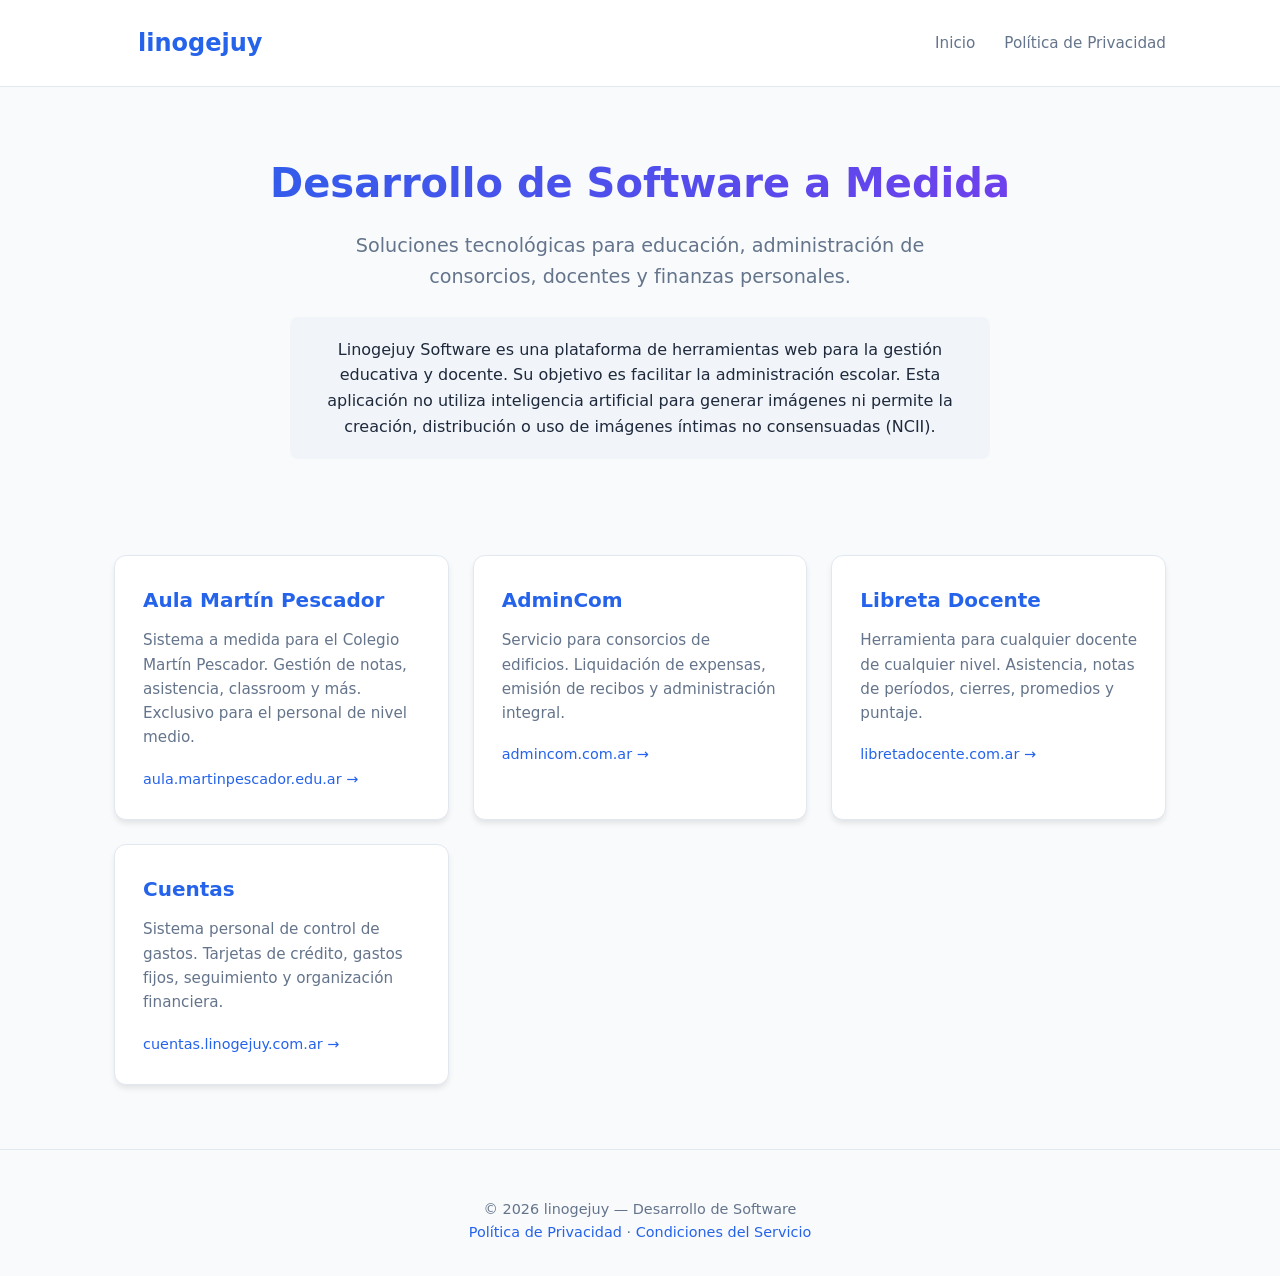
==== index.html @ 050d6e35 "Add static site for linogejuy.com.ar HTML/CSS at repo root for Cloudflare Pages (no build).  Co-auth" ====
<!DOCTYPE html>
<html lang="es">
<head>
  <meta charset="UTF-8">
  <meta name="viewport" content="width=device-width, initial-scale=1.0">
  <title>linogejuy — Desarrollo de Software</title>
  <link rel="stylesheet" href="styles.css">
</head>
<body>
  <header>
    <div class="container">
      <nav>
        <a href="/" class="logo">linogejuy</a>
        <div>
          <a href="/">Inicio</a>
          <a href="privacy.html">Política de Privacidad</a>
        </div>
      </nav>
    </div>
  </header>

  <main class="container">
    <section class="hero">
      <h1>Desarrollo de Software a Medida</h1>
      <p>Soluciones tecnológicas para educación, administración de consorcios, docentes y finanzas personales.</p>
      <p style="margin-top: 1.5rem; max-width: 700px; margin-left: auto; margin-right: auto; font-size: 1rem; color: var(--text); background: #f1f5f9; padding: 1.25rem; border-radius: 8px;">
        Linogejuy Software es una plataforma de herramientas web para la gestión educativa y docente. Su objetivo es facilitar la administración escolar. Esta aplicación no utiliza inteligencia artificial para generar imágenes ni permite la creación, distribución o uso de imágenes íntimas no consensuadas (NCII).
      </p>
    </section>

    <section class="apps-grid">
      <a href="https://aula.martinpescador.edu.ar" class="app-card" target="_blank" rel="noopener">
        <h3>Aula Martín Pescador</h3>
        <p>Sistema a medida para el Colegio Martín Pescador. Gestión de notas, asistencia, classroom y más. Exclusivo para el personal de nivel medio.</p>
        <span class="link">aula.martinpescador.edu.ar →</span>
      </a>

      <a href="https://admincom.com.ar" class="app-card" target="_blank" rel="noopener">
        <h3>AdminCom</h3>
        <p>Servicio para consorcios de edificios. Liquidación de expensas, emisión de recibos y administración integral.</p>
        <span class="link">admincom.com.ar →</span>
      </a>

      <a href="https://libretadocente.com.ar" class="app-card" target="_blank" rel="noopener">
        <h3>Libreta Docente</h3>
        <p>Herramienta para cualquier docente de cualquier nivel. Asistencia, notas de períodos, cierres, promedios y puntaje.</p>
        <span class="link">libretadocente.com.ar →</span>
      </a>

      <a href="https://cuentas.linogejuy.com.ar" class="app-card" target="_blank" rel="noopener">
        <h3>Cuentas</h3>
        <p>Sistema personal de control de gastos. Tarjetas de crédito, gastos fijos, seguimiento y organización financiera.</p>
        <span class="link">cuentas.linogejuy.com.ar →</span>
      </a>
    </section>
  </main>

  <footer>
    <div class="container">
      <p>&copy; 2026 linogejuy — Desarrollo de Software</p>
      <p><a href="privacy.html">Política de Privacidad</a> · <a href="terms.html">Condiciones del Servicio</a></p>
    </div>
  </footer>
</body>
</html>
---- styles.css ----
/* styles.css - Estilos modernos y limpios para el hub de apps */
:root {
  --primary: #2563eb;
  --primary-dark: #1d4ed8;
  --bg: #f8fafc;
  --card: #ffffff;
  --text: #1e293b;
  --text-muted: #64748b;
  --border: #e2e8f0;
  --shadow: 0 4px 6px -1px rgb(0 0 0 / 0.1);
}

* {
  box-sizing: border-box;
  margin: 0;
  padding: 0;
}

body {
  font-family: system-ui, -apple-system, BlinkMacSystemFont, "Segoe UI", Roboto, sans-serif;
  background: var(--bg);
  color: var(--text);
  line-height: 1.6;
}

header {
  background: white;
  border-bottom: 1px solid var(--border);
  padding: 1.5rem 0;
  position: sticky;
  top: 0;
  z-index: 10;
}

.container {
  max-width: 1100px;
  margin: 0 auto;
  padding: 0 1.5rem;
}

.logo {
  font-size: 1.5rem;
  font-weight: 700;
  color: var(--primary);
  text-decoration: none;
}

nav {
  display: flex;
  justify-content: space-between;
  align-items: center;
}

nav a {
  color: var(--text-muted);
  text-decoration: none;
  margin-left: 1.5rem;
  font-size: 0.95rem;
}

nav a:hover {
  color: var(--primary);
}

.hero {
  text-align: center;
  padding: 4rem 0 3rem;
}

.hero h1 {
  font-size: 2.5rem;
  margin-bottom: 1rem;
  background: linear-gradient(135deg, var(--primary), #7c3aed);
  -webkit-background-clip: text;
  -webkit-text-fill-color: transparent;
}

.hero p {
  font-size: 1.2rem;
  color: var(--text-muted);
  max-width: 600px;
  margin: 0 auto;
}

.apps-grid {
  display: grid;
  grid-template-columns: repeat(auto-fit, minmax(280px, 1fr));
  gap: 1.5rem;
  margin: 3rem 0;
}

.app-card {
  background: var(--card);
  border: 1px solid var(--border);
  border-radius: 12px;
  padding: 1.75rem;
  box-shadow: var(--shadow);
  transition: transform 0.2s, box-shadow 0.2s;
  text-decoration: none;
  color: inherit;
  display: block;
}

.app-card:hover {
  transform: translateY(-4px);
  box-shadow: 0 10px 25px -5px rgb(0 0 0 / 0.1);
}

.app-card h3 {
  color: var(--primary);
  margin-bottom: 0.75rem;
  font-size: 1.25rem;
}

.app-card p {
  color: var(--text-muted);
  font-size: 0.95rem;
  margin-bottom: 1rem;
}

.app-card .link {
  color: var(--primary);
  font-weight: 500;
  font-size: 0.9rem;
}

footer {
  text-align: center;
  padding: 3rem 0 2rem;
  color: var(--text-muted);
  font-size: 0.9rem;
  border-top: 1px solid var(--border);
  margin-top: 4rem;
}

footer a {
  color: var(--primary);
  text-decoration: none;
}

/* Privacy page */
.privacy-content {
  max-width: 800px;
  margin: 3rem auto;
  background: white;
  padding: 2.5rem;
  border-radius: 12px;
  box-shadow: var(--shadow);
}

.privacy-content h1 {
  margin-bottom: 1.5rem;
  color: var(--primary);
}

.privacy-content h2 {
  margin: 2rem 0 1rem;
  font-size: 1.3rem;
}

.privacy-content p, .privacy-content li {
  margin-bottom: 1rem;
  color: var(--text);
}

.privacy-content ul {
  padding-left: 1.5rem;
}

@media (max-width: 640px) {
  .hero h1 { font-size: 2rem; }
  nav a { margin-left: 1rem; }
}
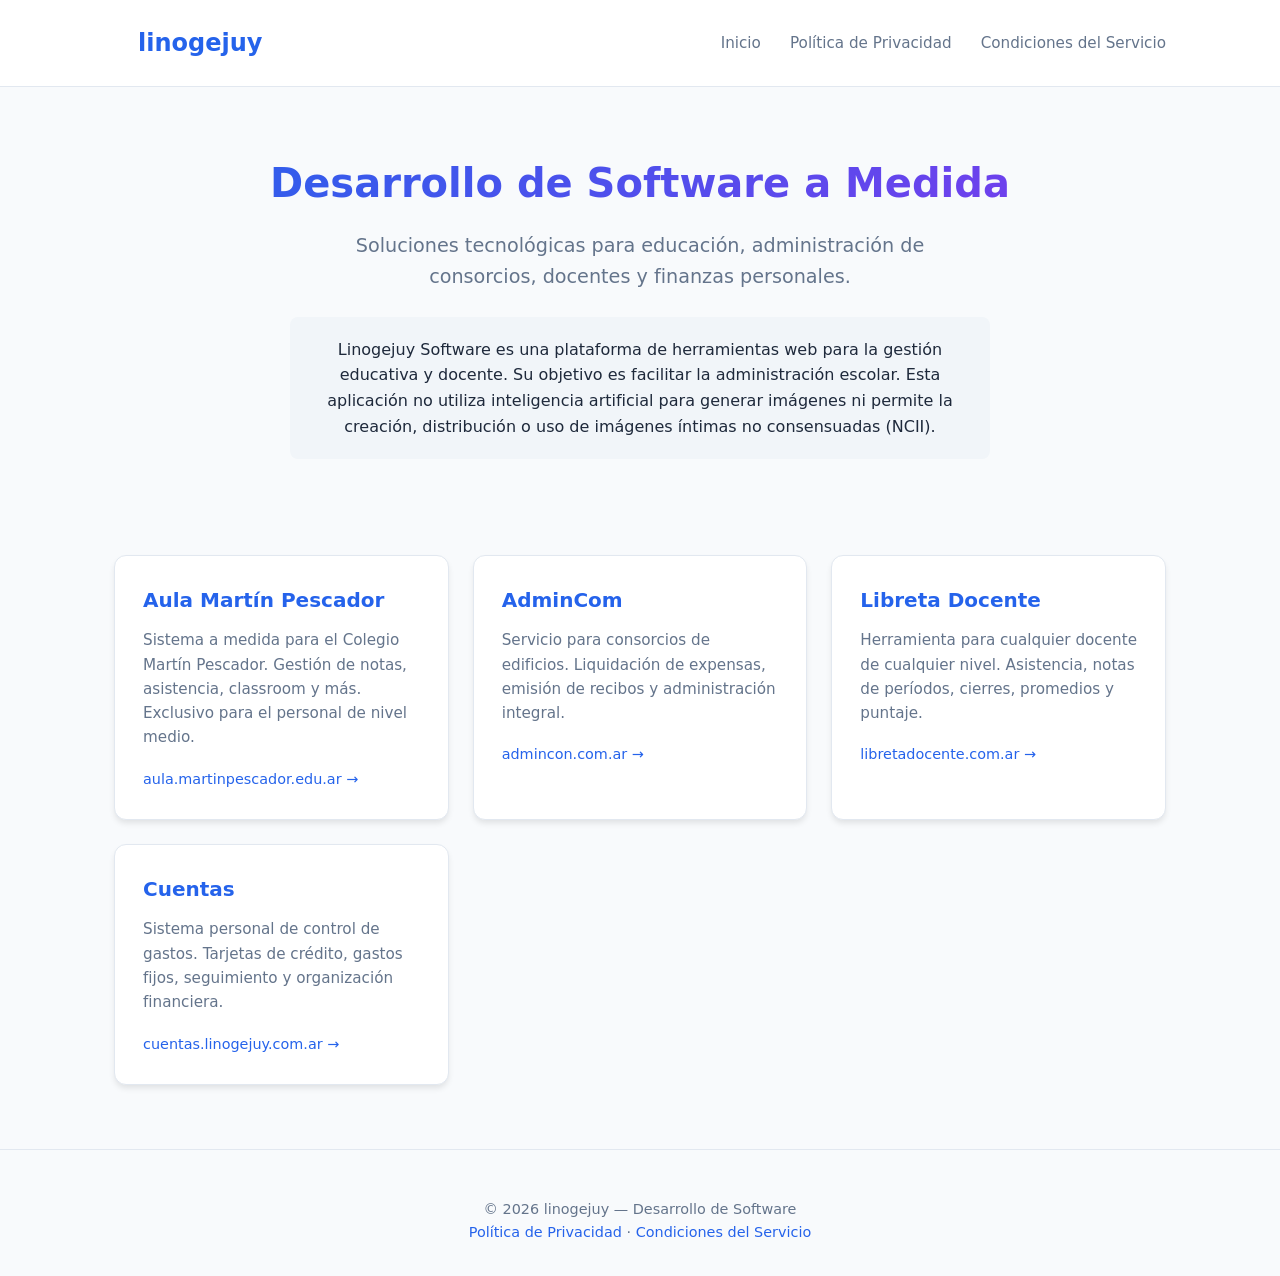
==== commit 3510dc0a: "Fix top nav terms link and AdminCom domain Add Condiciones del Servicio to index.html header nav (pr" ====
--- a/index.html
+++ b/index.html
@@ -14,6 +14,7 @@
         <div>
           <a href="/">Inicio</a>
           <a href="privacy.html">Política de Privacidad</a>
+          <a href="terms.html">Condiciones del Servicio</a>
         </div>
       </nav>
     </div>
@@ -35,10 +36,10 @@
         <span class="link">aula.martinpescador.edu.ar →</span>
       </a>
 
-      <a href="https://admincom.com.ar" class="app-card" target="_blank" rel="noopener">
+      <a href="https://admincon.com.ar" class="app-card" target="_blank" rel="noopener">
         <h3>AdminCom</h3>
         <p>Servicio para consorcios de edificios. Liquidación de expensas, emisión de recibos y administración integral.</p>
-        <span class="link">admincom.com.ar →</span>
+        <span class="link">admincon.com.ar →</span>
       </a>
 
       <a href="https://libretadocente.com.ar" class="app-card" target="_blank" rel="noopener">
